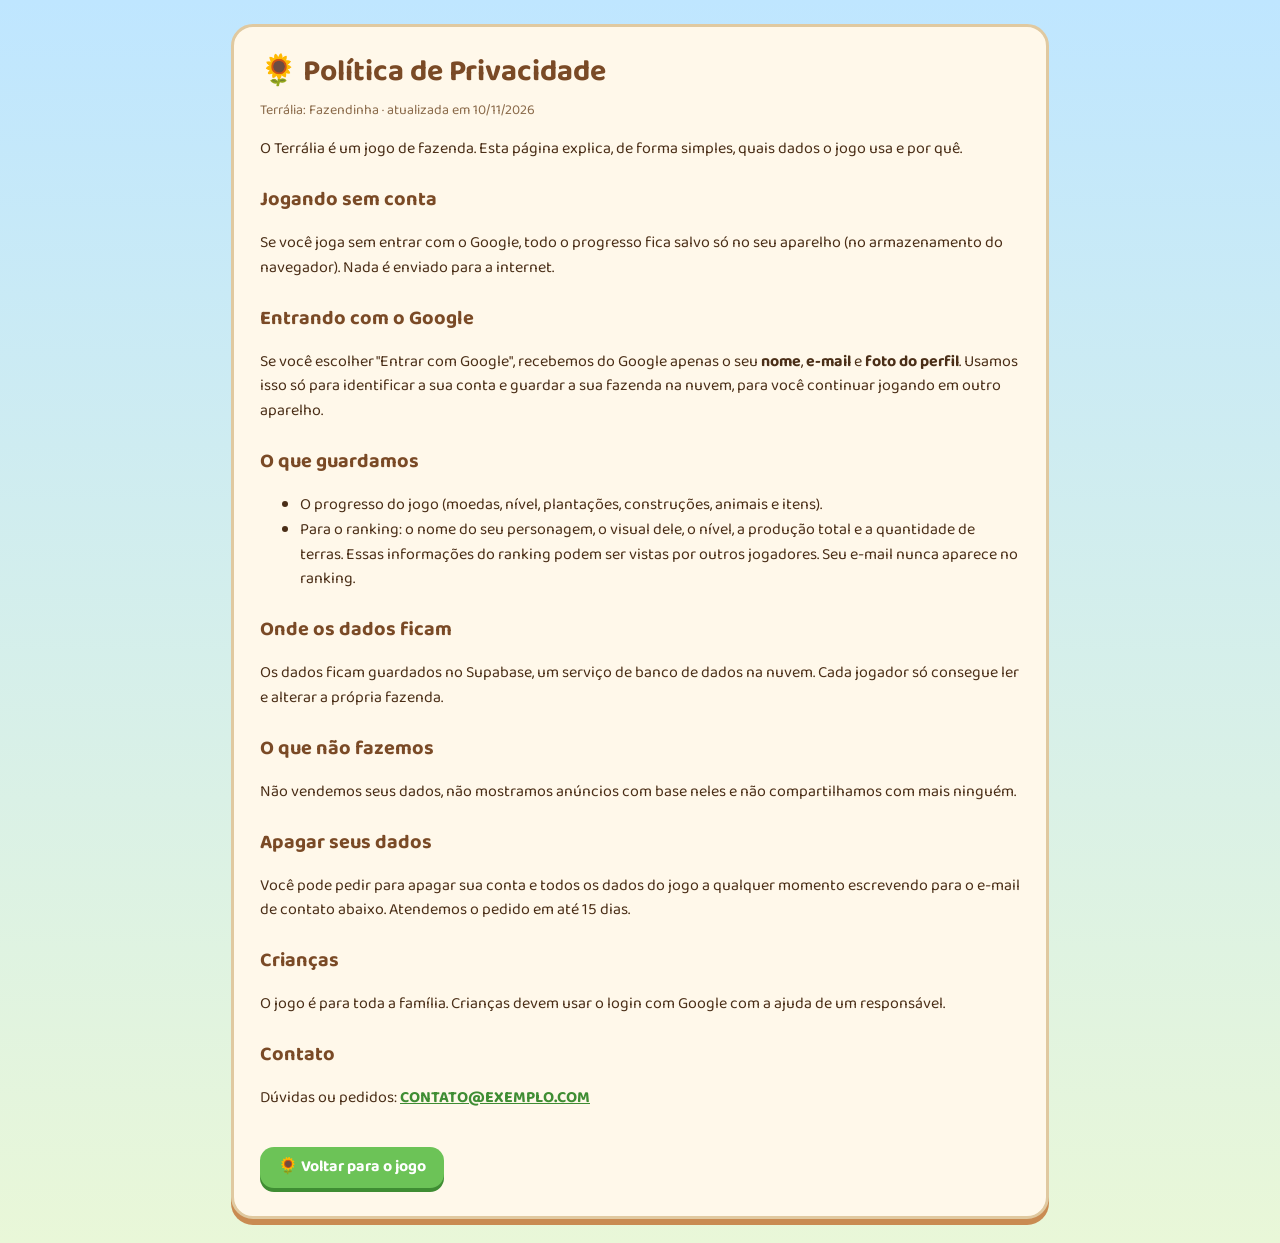
==== privacidade.html @ 8518dce1 "Add files via upload" ====
<!DOCTYPE html>
<html lang="pt-BR"><head><meta charset="utf-8"><meta name="viewport" content="width=device-width,initial-scale=1">
<title>Política de Privacidade · Terrália</title>
<link href="https://fonts.googleapis.com/css2?family=Baloo+2:wght@500;700;800&display=swap" rel="stylesheet">
<style>
body{margin:0;font-family:'Baloo 2',system-ui,sans-serif;background:linear-gradient(#bfe6ff,#e9f7d8);color:#4a2e17;line-height:1.55}
main{max-width:760px;margin:24px auto;background:#fff8ea;border:3px solid #e0c9a0;border-radius:22px;padding:22px 26px 28px;box-shadow:0 6px 0 #c98b52}
h1{margin:0 0 4px;font-size:30px;color:#7a4a26}h2{font-size:20px;margin:22px 0 4px;color:#7a4a26}
.data{color:#8a6a4a;font-size:14px;margin-bottom:12px}a{color:#3f8d33;font-weight:700}
.voltar{display:inline-block;margin-top:20px;background:#6cc357;color:#fff;text-decoration:none;padding:8px 18px;border-radius:14px;box-shadow:0 4px 0 #3f8d33}
</style></head><body><main>
<h1>🌻 Política de Privacidade</h1>
<div class="data">Terrália: Fazendinha · atualizada em 10/11/2026</div>
<p>O Terrália é um jogo de fazenda. Esta página explica, de forma simples, quais dados o jogo usa e por quê.</p>
<h2>Jogando sem conta</h2>
<p>Se você joga sem entrar com o Google, todo o progresso fica salvo só no seu aparelho (no armazenamento do navegador). Nada é enviado para a internet.</p>
<h2>Entrando com o Google</h2>
<p>Se você escolher "Entrar com Google", recebemos do Google apenas o seu <b>nome</b>, <b>e-mail</b> e <b>foto do perfil</b>. Usamos isso só para identificar a sua conta e guardar a sua fazenda na nuvem, para você continuar jogando em outro aparelho.</p>
<h2>O que guardamos</h2>
<ul>
<li>O progresso do jogo (moedas, nível, plantações, construções, animais e itens).</li>
<li>Para o ranking: o nome do seu personagem, o visual dele, o nível, a produção total e a quantidade de terras. Essas informações do ranking podem ser vistas por outros jogadores. Seu e-mail nunca aparece no ranking.</li>
</ul>
<h2>Onde os dados ficam</h2>
<p>Os dados ficam guardados no Supabase, um serviço de banco de dados na nuvem. Cada jogador só consegue ler e alterar a própria fazenda.</p>
<h2>O que não fazemos</h2>
<p>Não vendemos seus dados, não mostramos anúncios com base neles e não compartilhamos com mais ninguém.</p>
<h2>Apagar seus dados</h2>
<p>Você pode pedir para apagar sua conta e todos os dados do jogo a qualquer momento escrevendo para o e-mail de contato abaixo. Atendemos o pedido em até 15 dias.</p>
<h2>Crianças</h2>
<p>O jogo é para toda a família. Crianças devem usar o login com Google com a ajuda de um responsável.</p>
<h2>Contato</h2>
<p>Dúvidas ou pedidos: <a href="mailto:CONTATO@EXEMPLO.COM">CONTATO@EXEMPLO.COM</a></p>
<a class="voltar" href="./">🌻 Voltar para o jogo</a>
</main></body></html>
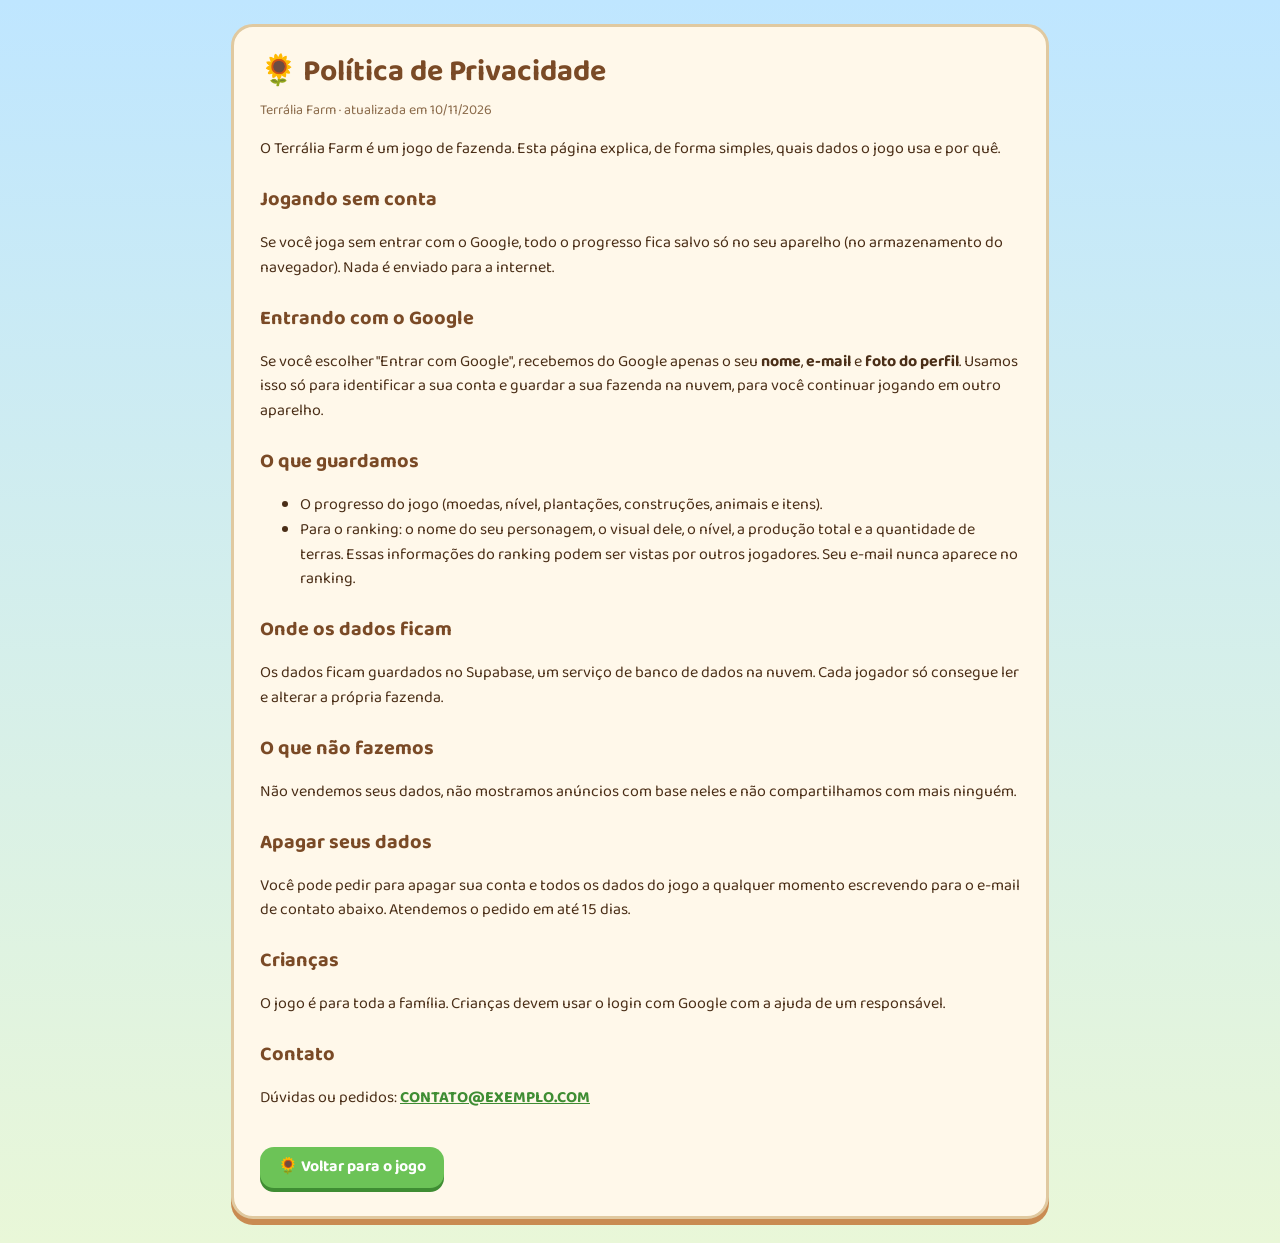
==== commit ed3a54ad: "Add files via upload" ====
--- a/privacidade.html
+++ b/privacidade.html
@@ -1,6 +1,6 @@
 <!DOCTYPE html>
 <html lang="pt-BR"><head><meta charset="utf-8"><meta name="viewport" content="width=device-width,initial-scale=1">
-<title>Política de Privacidade · Terrália</title>
+<title>Política de Privacidade · Terrália Farm</title>
 <link href="https://fonts.googleapis.com/css2?family=Baloo+2:wght@500;700;800&display=swap" rel="stylesheet">
 <style>
 body{margin:0;font-family:'Baloo 2',system-ui,sans-serif;background:linear-gradient(#bfe6ff,#e9f7d8);color:#4a2e17;line-height:1.55}
@@ -10,8 +10,8 @@
 .voltar{display:inline-block;margin-top:20px;background:#6cc357;color:#fff;text-decoration:none;padding:8px 18px;border-radius:14px;box-shadow:0 4px 0 #3f8d33}
 </style></head><body><main>
 <h1>🌻 Política de Privacidade</h1>
-<div class="data">Terrália: Fazendinha · atualizada em 10/11/2026</div>
-<p>O Terrália é um jogo de fazenda. Esta página explica, de forma simples, quais dados o jogo usa e por quê.</p>
+<div class="data">Terrália Farm · atualizada em 10/11/2026</div>
+<p>O Terrália Farm é um jogo de fazenda. Esta página explica, de forma simples, quais dados o jogo usa e por quê.</p>
 <h2>Jogando sem conta</h2>
 <p>Se você joga sem entrar com o Google, todo o progresso fica salvo só no seu aparelho (no armazenamento do navegador). Nada é enviado para a internet.</p>
 <h2>Entrando com o Google</h2>
